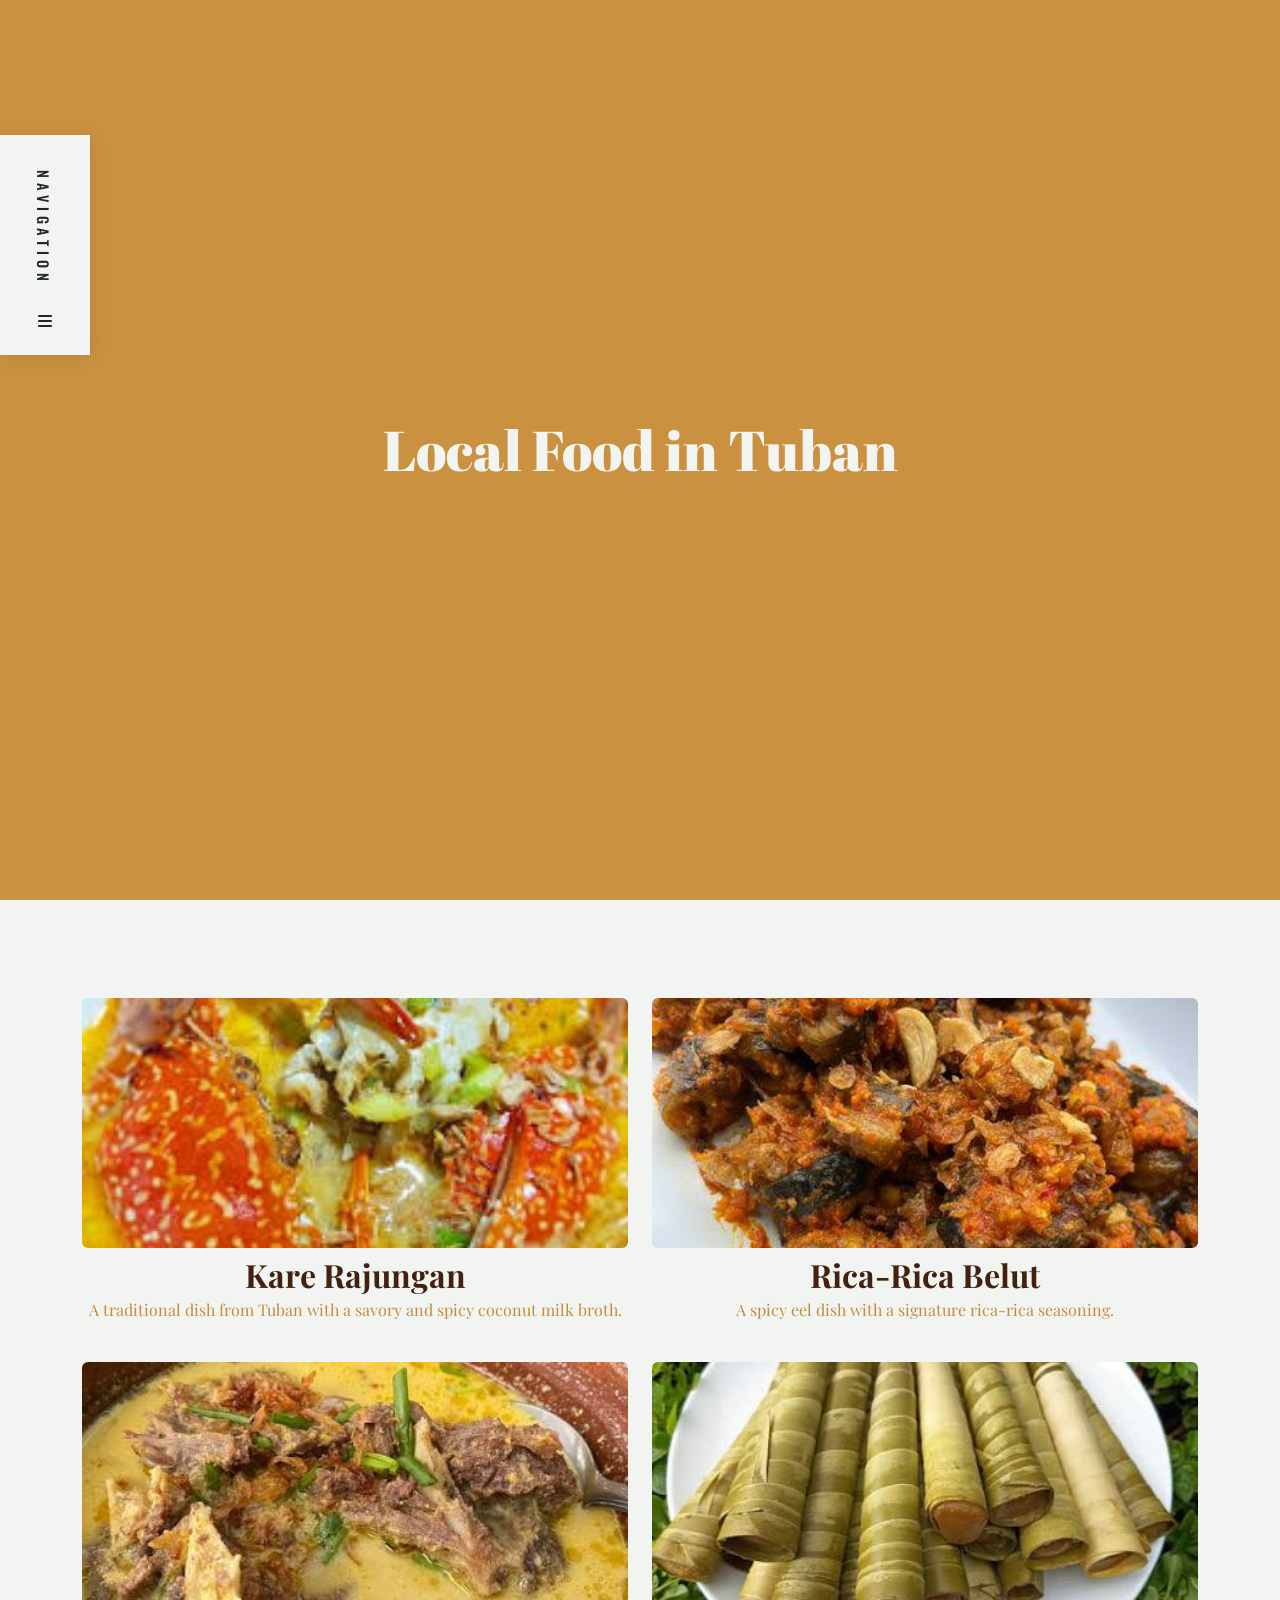
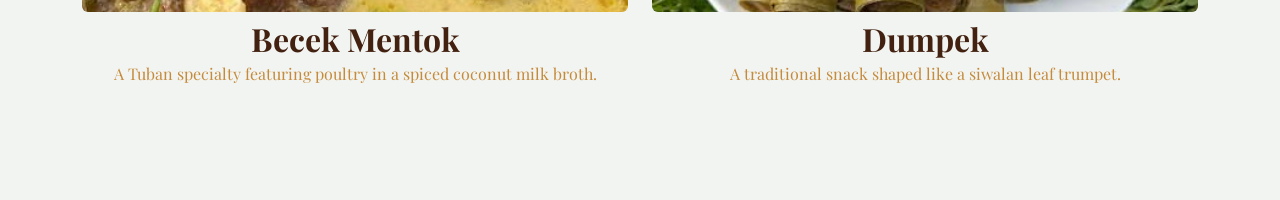
==== quiz1/food/index.html @ b88b6c25 "Add files via upload" ====
<!DOCTYPE html>
<html lang="en">
<head>
    <meta charset="UTF-8">
    <meta name="viewport" content="width=device-width, initial-scale=1.0">
    <title>Local Food</title>
    
    <link rel="stylesheet" href="https://cdn.jsdelivr.net/npm/bootstrap@5.3.0/dist/css/bootstrap.min.css">
    
    <link rel="stylesheet" href="https://cdnjs.cloudflare.com/ajax/libs/font-awesome/6.4.0/css/all.min.css">
    
    <link rel="stylesheet" href="../style.css">
</head>
<body>
    <div class="navbar--container sticky">
      <div class="navbar--title"><h4>navigation</h4></div>
      <div class="navbar--icon"><i class="fas fa-bars"></i></div>
    </div>

    <div class="nav--open close sticky">
      <div class="nav--open-icon"><i class="fas fa-times"></i></div>
      <div class="nav--open-menu">
        <a href="../index.html">Home</a>
        <a href="../profile/index.html">Proflie</a>
        <a href="../hometown/index.html">Hometown</a>
        <a href="../food/index.html">Local Food</a>
        <a href="../tourist/index.html">Tourist Place</a>
      </div>
    </div>

    <section class="one py-5 text-center">
        <div class="container">
            <h1 class="display-4">Local Food in Tuban</h1>
        </div>
    </section>
    <section class="two py-5">
        <div class="container">
            <div class="row g-4">
            <div class="col-12 col-md-6 text-center">
            <img src="../assets/KareRa.jpeg" class="img-fluid rounded mb-2" alt="Kare Rajungan" style="height: 250px; width: 100%; object-fit: cover;">
            <h2 class="fw-bold mb-1">Kare Rajungan</h2>
            <p>A traditional dish from Tuban with a savory and spicy coconut milk broth.</p>
            </div>

            <div class="col-12 col-md-6 text-center">
            <img src="../assets/ricaricabelut.jpeg" class="img-fluid rounded mb-2" alt="Rica-Rica Belut" style="height: 250px; width: 100%; object-fit: cover;">
            <h2 class="fw-bold mb-1">Rica-Rica Belut</h2>
            <p>A spicy eel dish with a signature rica-rica seasoning.</p>
            </div>

            <div class="col-12 col-md-6 text-center">
            <img src="../assets/becek.jpeg" class="img-fluid rounded mb-2" alt="Becek Mentok" style="height: 250px; width: 100%; object-fit: cover;">
            <h2 class="fw-bold mb-1">Becek Mentok</h2>
            <p>A Tuban specialty featuring poultry in a spiced coconut milk broth.</p>
            </div>

            <div class="col-12 col-md-6 text-center">
            <img src="../assets/dumpek.jpeg" class="img-fluid rounded mb-2" alt="Dumpek" style="height: 250px; width: 100%; object-fit: cover;">
            <h2 class="fw-bold mb-1">Dumpek</h2>
            <p>A traditional snack shaped like a siwalan leaf trumpet.</p>
            </div>
        </div>
        </div>    
    </section>
    
    <script src="https://cdn.jsdelivr.net/npm/bootstrap@5.3.0/dist/js/bootstrap.bundle.min.js"></script>
    <script src="../script.js"></script>
</body>
</html>
---- quiz1/style.css ----
@import url("https://fonts.googleapis.com/css?family=Abril+Fatface|Oswald:200,400|Playfair+Display:400,400i");

:root {
  --bold: "Oswald", sans-serif;
  --abril: "Abril Fatface", serif;
  --serif: "Playfair Display", serif;

  --white: #f2f4f1;
  --main: #c58b3c;
  --main-light: #ca9140;
  --main-dark: #6b5f57;
  --main-darker: #432110;
  --dark: #333333;

  --ease-slow: all 0.4s ease-out;
}

body {
  margin: 0;
  background-color: var(--main-light);
}

a {
  text-decoration: none;
  color: var(--main);
}

a:hover {
  background: var(--main);
  color: var(--dark);
}

.sticky {
  position: fixed;
  z-index: 10;
}

.navbar--container {
  top: 15%;
  background: var(--white);
  height: 220px;
  width: 90px;
  box-shadow: 2px 2px 15px rgba(51, 51, 51, 0.1);
}

.navbar--icon {
  margin-top: 24px;
  margin-left: 38px;
  font-size: 1em;
}

.navbar--icon:hover {
  color: var(--main);
  cursor: pointer;
}

.navbar--title {
  margin-left: 16px;
  margin-top: 35px;
}

.navbar--title h4 {
  writing-mode: vertical-rl;
  font-family: var(--bold);
  letter-spacing: 0.34em;
  text-transform: uppercase;
  font-size: 0.9em;
}

/* Navigation Open */
.nav--open {
  height: 100vh;
  width: 300px;
  background: var(--white);
  transition: var(--ease-slow);
  opacity: 1;
  box-shadow: 2px 2px 15px rgba(51, 51, 51, 0.1);
}

.nav--open-icon {
  text-align: right;
  padding: 20px;
}

.nav--open-icon i {
  font-size: 1.8em;
  color: var(--main);
}

.nav--open-icon i:hover {
  color: var(--dark);
  cursor: pointer;
}

.nav--open-title {
  font-family: var(--serif);
  font-size: 0.8em;
  text-transform: uppercase;
  letter-spacing: 0.2em;
  text-align: center;
  margin-top: 35%;
}

.nav--open-menu {
  height: 100%;
  display: flex;
  flex-direction: column;
  text-align: center;
  margin-top: 30px;
}

.nav--open-menu a {
  font-size: 2em;
  font-weight: 100;
  font-family: var(--serif);
  padding: 15px 0;
}

.close {
  transform: translateX(-300px);
  transition: var(--ease-slow);
  opacity: 0;
}

section {
  min-height: 100vh;
  width: 100%;
  display: flex;
  align-items: center;
  justify-content: center;
  flex-direction: column;
}

.one {
  display: flex;
  position: relative;
  background: var(--main-light);
  margin: auto;
}

.two {
  background: var(--white);
  padding-top: 75px;
  clear: both;
}

.three {
  background: var(--main-dark);
}

.four {
  background: var(--main-darker);
}

h1 {
  font-family: var(--abril);
  margin: 0;
  line-height: 1em;
  font-weight: 100;
  color: var(--white);
  font-size: 3.5em;
  text-align: center;
}

h1 span {
  font-style: var(--serif);
  text-decoration: underline;
  color: var(--main-darker);
}

.light {
  color: var(--main-light);
}

.underline {
  text-decoration: underline;
}

.bordered{
  border: solid;
}

.foto{
  width: 100%;
  aspect-ratio: 4/5;
}

h2{
  color: var(--main-darker);
  font-family: var(--serif);
}
h3 {
  color: var(--main-dark);
  font-family: var(--serif);
}

p {
  color: var(--main);
  font-family: var(--serif);
}
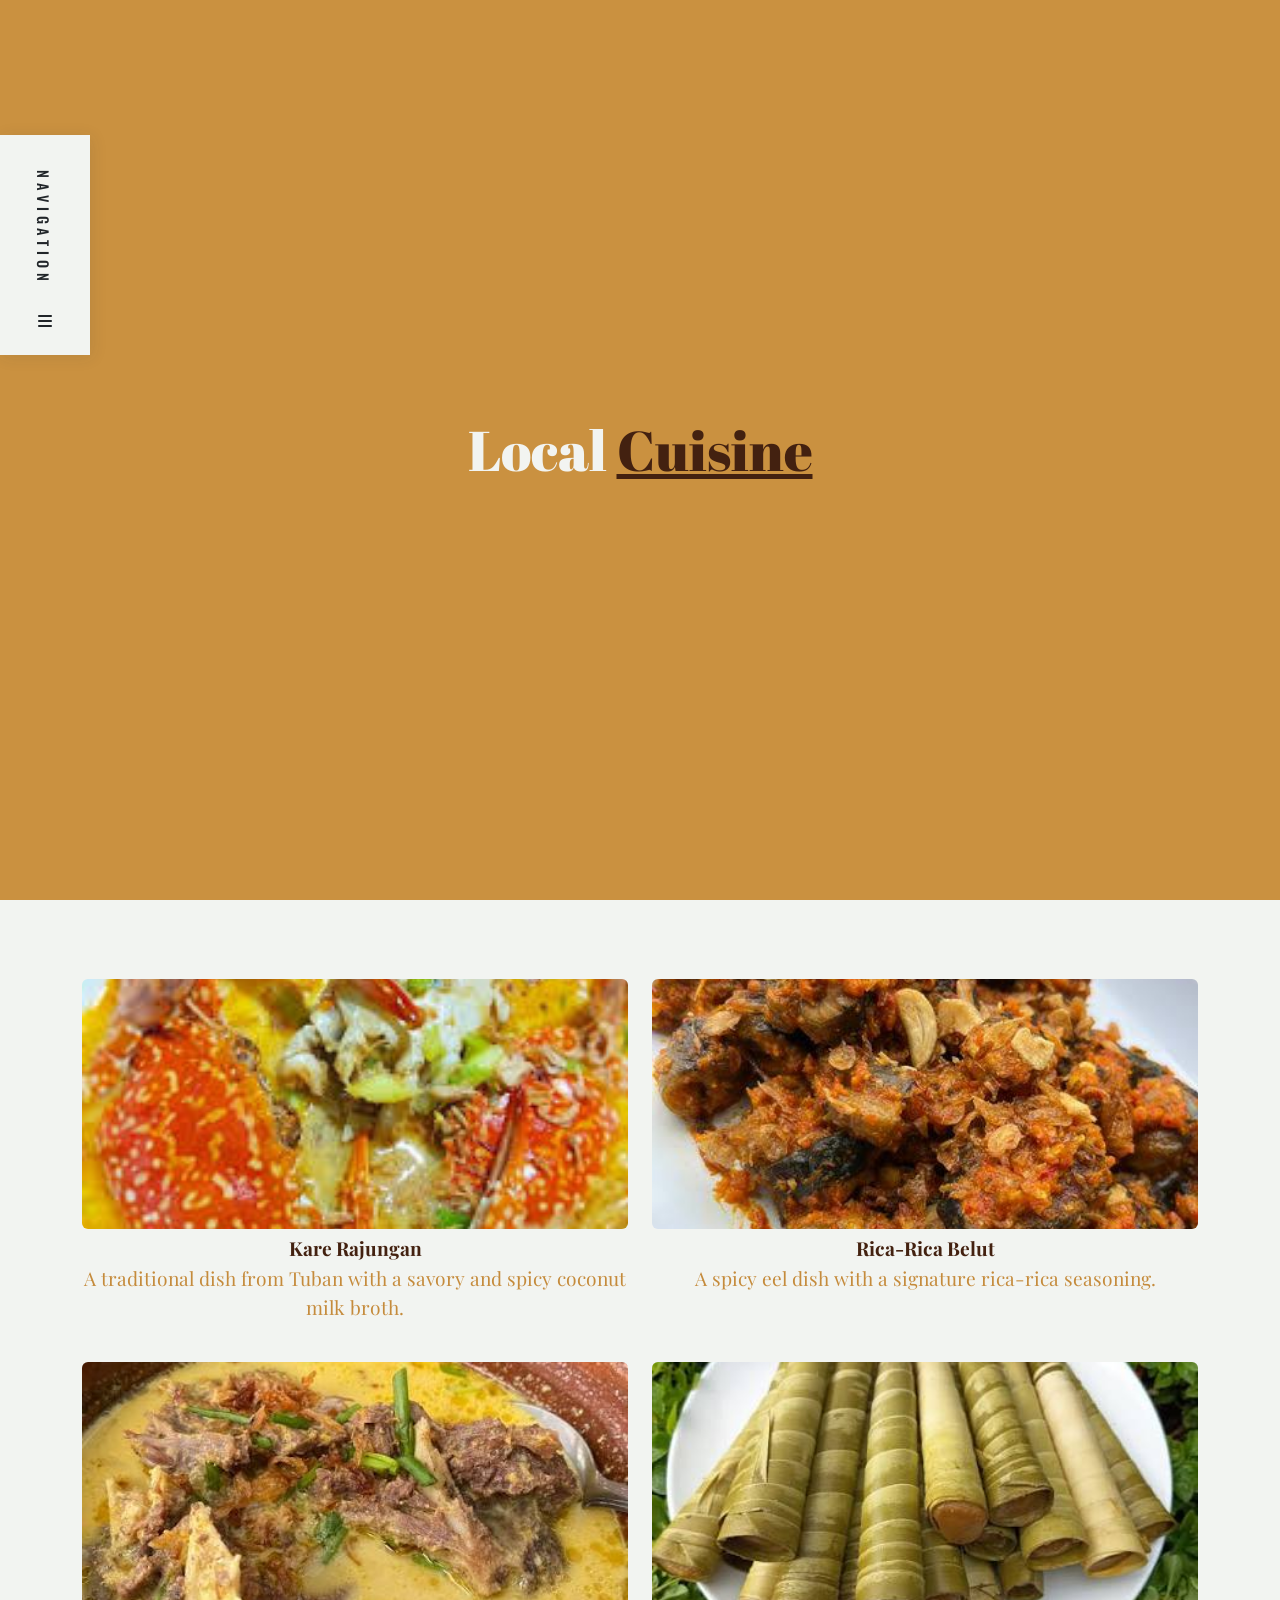
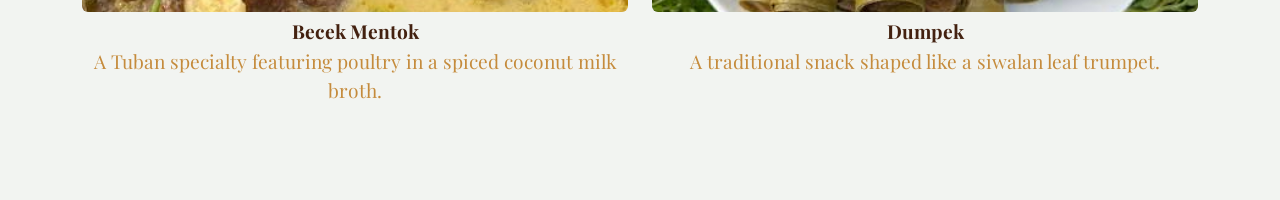
==== commit 757939b5: "rev3" ====
--- a/quiz1/food/index.html
+++ b/quiz1/food/index.html
@@ -30,7 +30,7 @@
 
     <section class="one py-5 text-center">
         <div class="container">
-            <h1 class="display-4">Local Food in Tuban</h1>
+            <h1 class="display-4">Local <span>Cuisine</span></h1>
         </div>
     </section>
     <section class="two py-5">
--- a/quiz1/style.css
+++ b/quiz1/style.css
@@ -186,15 +186,18 @@
 }
 
 h2{
+  font-size: larger;
   color: var(--main-darker);
   font-family: var(--serif);
 }
 h3 {
+  font-size: larger;
   color: var(--main-dark);
   font-family: var(--serif);
 }
 
 p {
+  font-size: larger;
   color: var(--main);
   font-family: var(--serif);
 }
